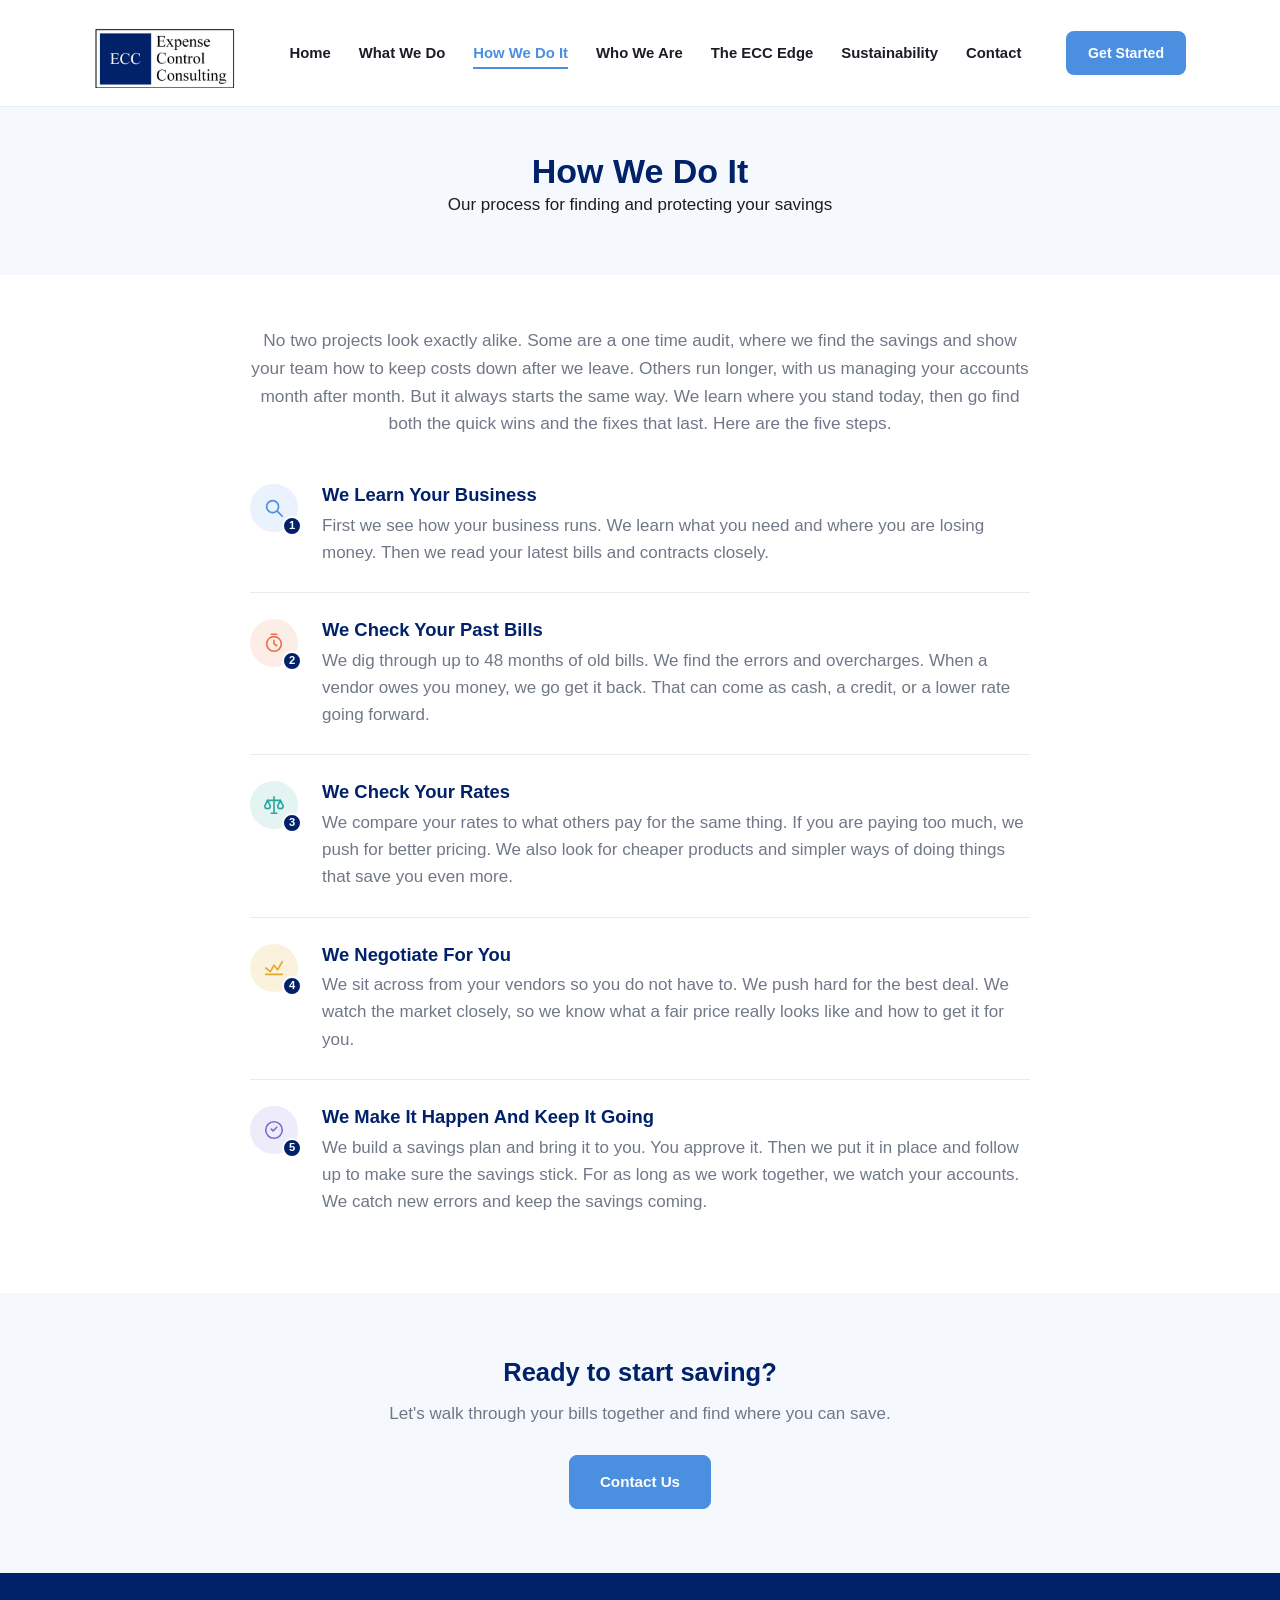
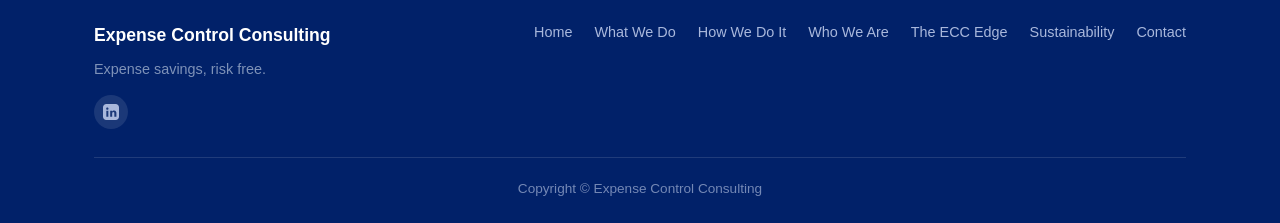
==== how-we-do-it.html @ 9d03f3e5 "Add files via upload" ====
<!--
  HOW WE DO IT PAGE (how-we-do-it.html)
  Shows the 5 step process. To add, remove, or reorder a step, copy
  or delete one whole "process-step" block and update the step-num.
-->
<!DOCTYPE html>
<html lang="en">
<head>
<meta charset="UTF-8">
<meta name="viewport" content="width=device-width, initial-scale=1.0">
<title>How We Do It | Expense Control Consulting</title>
<meta name="description" content="Our process can run up to 5 steps, from a bill audit to ongoing contract management, depending on what your business needs.">
<link rel="stylesheet" href="css/style.css">

<!-- Google tag (gtag.js) -->
<script async src="https://www.googletagmanager.com/gtag/js?id=G-RTKHVCG90G"></script>
<script>
  window.dataLayer = window.dataLayer || [];
  function gtag(){dataLayer.push(arguments);}
  gtag('js', new Date());
  gtag('config', 'G-RTKHVCG90G');
</script>
<!-- Microsoft Clarity -->
<script type="text/javascript">
  (function(c,l,a,r,i,t,y){
    c[a]=c[a]||function(){(c[a].q=c[a].q||[]).push(arguments)};
    t=l.createElement(r);t.async=1;t.src="https://www.clarity.ms/tag/"+i;
    y=l.getElementsByTagName(r)[0];y.parentNode.insertBefore(t,y);
  })(window, document, "clarity", "script", "xa82pijym0");
</script>

</head>
<body>

<!-- ============ HEADER / NAV — same block on every page ============ -->
<header class="site-header">
  <div class="header-inner">
    <a href="index.html" class="logo">
      <img src="images/logo-full.png" alt="Expense Control Consulting" class="logo-full-img" width="151" height="70">
    </a>
    <button class="nav-toggle" aria-label="Open menu">
      <span></span><span></span><span></span>
    </button>
    <nav class="main-nav">
      <ul>
        <li><a href="index.html">Home</a></li>
        <li><a href="what-we-do.html">What We Do</a></li>
        <li><a href="how-we-do-it.html">How We Do It</a></li>
        <li><a href="who-we-are.html">Who We Are</a></li>
        <li><a href="the-ecc-edge.html">The ECC Edge</a></li>
        <li><a href="sustainability.html">Sustainability</a></li>
        <li><a href="contact.html">Contact</a></li>
      </ul>
    </nav>
    <a href="contact.html" class="header-cta">Get Started</a>
  </div>
</header>

<!-- ============ PAGE TITLE BAND ============ -->
<div class="page-header">
  <div class="container">
    <h1>How We Do It</h1>
    <p>Our process for finding and protecting your savings</p>
  </div>
</div>

<!--
  ============ PROCESS STEPS ============
  Each "process-step" is one numbered row. step-num is just the
  number shown in the circle, it does not have to match the order
  in the file, but it is clearer if it does.
-->
<section>
  <div class="container">
    <p class="intro-text" style="max-width:780px;">No two projects look exactly alike. Some are a one time audit, where we find the savings and show your team how to keep costs down after we leave. Others run longer, with us managing your accounts month after month. But it always starts the same way. We learn where you stand today, then go find both the quick wins and the fixes that last. Here are the five steps.</p>

    <div class="process-list" style="max-width:780px; margin:0 auto;">
      <div class="process-step">
        <div class="step-num">
          <svg width="22" height="22" viewBox="0 0 24 24" fill="none" stroke="currentColor" stroke-width="1.8" stroke-linecap="round" stroke-linejoin="round"><circle cx="10.5" cy="10.5" r="6.5"/><path d="M15.5 15.5L21 21"/></svg>
          <div class="step-num-badge">1</div>
        </div>
        <div class="step-content">
          <h3>We Learn Your Business</h3>
          <p>First we see how your business runs. We learn what you need and where you are losing money. Then we read your latest bills and contracts closely.</p>
        </div>
      </div>

      <div class="process-step">
        <div class="step-num accent-coral">
          <svg width="22" height="22" viewBox="0 0 24 24" fill="none" stroke="currentColor" stroke-width="1.8" stroke-linecap="round" stroke-linejoin="round"><circle cx="12" cy="13" r="8"/><path d="M12 9v4l3 2"/><path d="M9 2.5h6"/></svg>
          <div class="step-num-badge">2</div>
        </div>
        <div class="step-content">
          <h3>We Check Your Past Bills</h3>
          <p>We dig through up to 48 months of old bills. We find the errors and overcharges. When a vendor owes you money, we go get it back. That can come as cash, a credit, or a lower rate going forward.</p>
        </div>
      </div>

      <div class="process-step">
        <div class="step-num accent-teal">
          <svg width="22" height="22" viewBox="0 0 24 24" fill="none" stroke="currentColor" stroke-width="1.8" stroke-linecap="round" stroke-linejoin="round"><path d="M12 3v18"/><path d="M5 7l-3 6a3 3 0 0 0 6 0L5 7z"/><path d="M19 7l-3 6a3 3 0 0 0 6 0l-3-6z"/><path d="M5 7h14"/><path d="M9 21h6"/></svg>
          <div class="step-num-badge">3</div>
        </div>
        <div class="step-content">
          <h3>We Check Your Rates</h3>
          <p>We compare your rates to what others pay for the same thing. If you are paying too much, we push for better pricing. We also look for cheaper products and simpler ways of doing things that save you even more.</p>
        </div>
      </div>

      <div class="process-step">
        <div class="step-num accent-amber">
          <svg width="22" height="22" viewBox="0 0 24 24" fill="none" stroke="currentColor" stroke-width="1.8" stroke-linecap="round" stroke-linejoin="round"><path d="M3 12l5 4 4-7 4 5 5-9"/><path d="M3 19h18"/></svg>
          <div class="step-num-badge">4</div>
        </div>
        <div class="step-content">
          <h3>We Negotiate For You</h3>
          <p>We sit across from your vendors so you do not have to. We push hard for the best deal. We watch the market closely, so we know what a fair price really looks like and how to get it for you.</p>
        </div>
      </div>

      <div class="process-step">
        <div class="step-num accent-purple">
          <svg width="22" height="22" viewBox="0 0 24 24" fill="none" stroke="currentColor" stroke-width="1.8" stroke-linecap="round" stroke-linejoin="round"><path d="M9 11l2 2 4-4"/><circle cx="12" cy="12" r="9"/></svg>
          <div class="step-num-badge">5</div>
        </div>
        <div class="step-content">
          <h3>We Make It Happen And Keep It Going</h3>
          <p>We build a savings plan and bring it to you. You approve it. Then we put it in place and follow up to make sure the savings stick. For as long as we work together, we watch your accounts. We catch new errors and keep the savings coming.</p>
        </div>
      </div>
    </div>
  </div>
</section>

<!-- ============ CTA BAND ============ -->
<section class="cta-band">
  <div class="container">
    <h2>Ready to start saving?</h2>
    <p>Let's walk through your bills together and find where you can save.</p>
    <a href="contact.html" class="btn btn-primary">Contact Us</a>
  </div>
</section>

<!-- ============ FOOTER — same block on every page, LinkedIn icon lives here ============ -->
<footer class="site-footer">
  <div class="container">
    <div class="footer-top">
      <div>
        <div class="footer-logo">Expense Control Consulting</div>
        <p style="color:#7E92B8; max-width:320px; margin:0 0 14px;">Expense savings, risk free.</p>
        <!-- LinkedIn icon: change the href below to update the link -->
        <a href="https://www.linkedin.com/company/expense-control-consulting" target="_blank" rel="noopener" aria-label="ECC on LinkedIn" style="display:inline-flex; align-items:center; justify-content:center; width:34px; height:34px; border-radius:50%; background:rgba(255,255,255,0.1); color:#A9B8DC;">
          <svg width="16" height="16" viewBox="0 0 24 24" fill="currentColor"><path d="M19 0h-14c-2.76 0-5 2.24-5 5v14c0 2.76 2.24 5 5 5h14c2.76 0 5-2.24 5-5v-14c0-2.76-2.24-5-5-5zm-11 19h-3v-9h3v9zm-1.5-10.28c-.97 0-1.75-.79-1.75-1.75s.78-1.75 1.75-1.75 1.75.79 1.75 1.75-.78 1.75-1.75 1.75zm13.5 10.28h-3v-4.5c0-1.07-.02-2.45-1.5-2.45s-1.73 1.17-1.73 2.37v4.58h-3v-9h2.88v1.23h.04c.4-.76 1.38-1.56 2.84-1.56 3.04 0 3.6 2 3.6 4.59v4.74z"/></svg>
        </a>
      </div>
      <nav class="footer-nav">
        <ul>
          <li><a href="index.html">Home</a></li>
          <li><a href="what-we-do.html">What We Do</a></li>
          <li><a href="how-we-do-it.html">How We Do It</a></li>
          <li><a href="who-we-are.html">Who We Are</a></li>
          <li><a href="the-ecc-edge.html">The ECC Edge</a></li>
          <li><a href="sustainability.html">Sustainability</a></li>
          <li><a href="contact.html">Contact</a></li>
        </ul>
      </nav>
    </div>
    <div class="footer-bottom">
      Copyright &copy; Expense Control Consulting
    </div>
  </div>
</footer>

<script src="js/main.js"></script>
</body>
</html>
---- css/style.css ----
/* ============================================
   Expense Control Consulting — Main Stylesheet
   Light, bright, simple. Navy for text/structure,
   light blue as the main accent, gold rare highlight.

   QUICK EDITING GUIDE
   - All colors are set once below in :root. Change a value there
     and it updates everywhere on the site that uses it.
   - Section comments like "============ Header / Nav ============"
     mark where each part of the site's look is controlled.
   - .card-with-image is the style used for the photo cards on the
     What We Do page (square photo box on the left).
   - .theme-green is only applied on sustainability.html, via a
     class on the <body> tag in that file.
   ============================================ */

@font-face {
  font-family: 'Aptos';
  src: local('Aptos');
}

:root {
  /* Color tokens */
  --color-navy: #012169;
  --color-blue: #4A8FE0;
  --color-blue-light: #EAF2FD;
  --color-blue-pale: #F5F9FE;
  --color-gold: #B1997B;
  --color-gold-light: #F3EEE6;
  --color-green: #3E8E5A;
  --color-green-light: #EAF6EE;
  /* Accent colors for variety, used on icons and highlights */
  --color-coral: #E8734A;
  --color-coral-light: #FCEDE7;
  --color-teal: #2BA8A0;
  --color-teal-light: #E4F4F3;
  --color-purple: #7A6FD0;
  --color-purple-light: #EEECFA;
  --color-amber: #E0A92E;
  --color-amber-light: #FBF2DD;
  --color-black: #15171C;
  --color-white: #FFFFFF;
  --color-grey-50: #FAFBFC;
  --color-grey-200: #E8ECF2;
  --color-grey-500: #707888;
  --color-text: #1A1D26;

  /* Type scale */
  --font-display: 'Aptos Display', 'Aptos', 'Segoe UI', Arial, sans-serif;
  --font-body: 'Aptos', 'Segoe UI', Arial, sans-serif;

  /* Layout */
  --max-width: 1140px;
  --radius: 8px;
}

* {
  box-sizing: border-box;
}

html {
  scroll-behavior: smooth;
}

body {
  margin: 0;
  font-family: var(--font-body);
  color: var(--color-text);
  background: var(--color-white);
  line-height: 1.6;
  font-size: 17px;
}

img {
  max-width: 100%;
  display: block;
}

a {
  color: var(--color-blue);
  text-decoration: none;
}

h1, h2, h3, h4 {
  font-family: var(--font-display);
  color: var(--color-navy);
  line-height: 1.18;
  margin: 0 0 0.5em 0;
  font-weight: 700;
}

p {
  margin: 0 0 1em 0;
}

.container {
  max-width: var(--max-width);
  margin: 0 auto;
  padding: 0 24px;
}

/* ============ Header / Nav ============ */
.site-header {
  position: sticky;
  top: 0;
  z-index: 100;
  background: rgba(255,255,255,0.96);
  backdrop-filter: blur(6px);
  border-bottom: 1px solid var(--color-grey-200);
}

.header-inner {
  max-width: var(--max-width);
  margin: 0 auto;
  padding: 18px 24px;
  display: flex;
  align-items: center;
  justify-content: space-between;
  gap: 24px;
}

.logo {
  display: flex;
  align-items: center;
  flex-shrink: 0;
}

.logo-full-img {
  height: 70px;
  width: auto;
  display: block;
}

.nav-toggle {
  display: none;
  background: none;
  border: none;
  cursor: pointer;
  padding: 8px;
}

.nav-toggle span {
  display: block;
  width: 24px;
  height: 2px;
  background: var(--color-navy);
  margin: 5px 0;
}

.main-nav ul {
  list-style: none;
  display: flex;
  gap: 28px;
  margin: 0;
  padding: 0;
}

.main-nav a {
  color: var(--color-text);
  font-weight: 600;
  font-size: 0.93rem;
  padding: 6px 0;
  border-bottom: 2px solid transparent;
  transition: border-color 0.2s ease, color 0.2s ease;
}

.main-nav a:hover,
.main-nav a.active {
  color: var(--color-blue);
  border-bottom-color: var(--color-blue);
}

.header-cta {
  background: var(--color-blue);
  color: var(--color-white) !important;
  padding: 11px 22px;
  border-radius: var(--radius);
  font-weight: 600;
  font-size: 0.88rem;
  white-space: nowrap;
}

.header-cta:hover {
  background: var(--color-navy);
}

/* ============ Hero ============ */
.hero {
  padding: 68px 0 56px;
  text-align: center;
  background: linear-gradient(180deg, var(--color-blue-pale) 0%, var(--color-white) 100%);
}

.hero-eyebrow {
  display: inline-flex;
  align-items: center;
  gap: 10px;
  color: var(--color-blue);
  font-weight: 700;
  font-size: 0.82rem;
  letter-spacing: 0.1em;
  text-transform: uppercase;
  margin-bottom: 18px;
}

.hero h1 {
  font-size: clamp(2.4rem, 5vw, 3.8rem);
  max-width: 760px;
  margin-left: auto;
  margin-right: auto;
}

.hero p.lead {
  font-size: 1.15rem;
  color: var(--color-grey-500);
  max-width: 600px;
  margin: 18px auto 34px;
}

.hero-actions {
  display: flex;
  gap: 14px;
  justify-content: center;
  flex-wrap: wrap;
}

/* ============ Buttons ============ */
.btn {
  display: inline-block;
  padding: 14px 30px;
  border-radius: var(--radius);
  font-weight: 700;
  font-size: 0.95rem;
  border: 1.5px solid transparent;
  cursor: pointer;
  transition: all 0.2s ease;
}

.btn-primary {
  background: var(--color-blue);
  color: var(--color-white);
  border-color: var(--color-blue);
}

.btn-primary:hover {
  background: var(--color-navy);
  border-color: var(--color-navy);
  transform: translateY(-2px);
  box-shadow: 0 8px 18px rgba(1, 33, 105, 0.22);
}

.btn-outline {
  background: transparent;
  color: var(--color-navy);
  border-color: var(--color-grey-200);
}

.btn-outline:hover {
  border-color: var(--color-blue);
  color: var(--color-blue);
  transform: translateY(-2px);
}

/* ============ Sections ============ */
section {
  padding: 52px 0;
}

.section-alt {
  background: var(--color-blue-pale);
}

.section-header {
  text-align: center;
  max-width: 700px;
  margin: 0 auto 36px;
}

.section-eyebrow {
  color: var(--color-blue);
  font-weight: 700;
  font-size: 0.82rem;
  letter-spacing: 0.1em;
  text-transform: uppercase;
  display: block;
  margin-bottom: 10px;
}

/* ============ Intro Text Blocks (centered) ============ */
.intro-text {
  max-width: 700px;
  margin: 0 auto 20px;
  text-align: center;
  font-size: 1.08rem;
  color: var(--color-grey-500);
}

/* ============ Cards / Services Grid ============ */
.grid {
  display: grid;
  gap: 24px;
}

.grid-2 {
  grid-template-columns: repeat(2, 1fr);
}

.grid-4 {
  grid-template-columns: repeat(4, 1fr);
}

.card {
  background: var(--color-white);
  border: 1px solid var(--color-grey-200);
  border-radius: var(--radius);
  padding: 30px;
  transition: transform 0.2s ease, box-shadow 0.2s ease, border-color 0.2s ease;
}

.card:hover {
  transform: translateY(-5px) scale(1.02);
  box-shadow: 0 12px 28px rgba(1, 33, 105, 0.12);
  border-color: transparent;
}

.card-icon {
  width: 42px;
  height: 42px;
  border-radius: 50%;
  background: var(--color-blue-light);
  display: flex;
  align-items: center;
  justify-content: center;
  margin-bottom: 16px;
  transition: transform 0.2s ease;
}

.card:hover .card-icon {
  transform: scale(1.12);
}

/* Card variant with a square photo on the left, inset with padding */
.card-with-image {
  display: flex;
  align-items: center;
  padding: 20px;
  gap: 24px;
}

.card-with-image .card-img {
  flex: 0 0 170px;
  width: 170px;
  height: 170px;
  padding: 14px;
  background-color: var(--color-blue-light);
  border-radius: 14px;
  box-sizing: border-box;
}

.card-with-image .card-img-inner {
  width: 100%;
  height: 100%;
  border-radius: 8px;
  overflow: hidden;
}

.card-with-image .card-img-inner img {
  width: 100%;
  height: 100%;
  object-fit: cover;
  display: block;
  transition: transform 0.3s ease;
}

.card-with-image:hover .card-img-inner img {
  transform: scale(1.08);
}

.card-with-image .card-body {
  flex: 1;
  padding: 0;
}

.card-with-image h3 {
  font-size: 1.15rem;
  margin-bottom: 8px;
}

.card-with-image p {
  margin: 0;
  color: var(--color-grey-500);
}

.card ul {
  margin: 14px 0 0;
  padding-left: 18px;
  color: var(--color-grey-500);
}

.card ul li {
  margin-bottom: 4px;
}

/* ============ Stats Bar ============ */
.stats-bar {
  display: grid;
  grid-template-columns: repeat(3, 1fr);
  gap: 24px;
  background: var(--color-blue-pale);
  border-radius: var(--radius);
  padding: 44px 40px;
  text-align: center;
}

.stats-bar .stat-icon {
  height: 80px;
  margin: 0 auto 12px;
  display: flex;
  align-items: center;
  justify-content: center;
}

.stats-bar .stat-num {
  font-family: var(--font-display);
  font-size: 2.3rem;
  font-weight: 700;
  color: var(--color-blue);
}

.stats-bar .stat-label {
  color: var(--color-grey-500);
  font-size: 0.9rem;
}

/* ============ Process Steps ============ */
.process-step {
  display: flex;
  gap: 24px;
  padding: 26px 0;
  border-bottom: 1px solid var(--color-grey-200);
}

.process-step:last-child {
  border-bottom: none;
}

.process-step .step-num {
  transition: transform 0.2s ease, background 0.2s ease, color 0.2s ease;
}

.process-step:hover .step-num {
  transform: scale(1.1);
  background: var(--color-blue);
  color: var(--color-white);
}

/* Accent colors per step, override the default blue */
.step-num.accent-coral { background: var(--color-coral-light); color: var(--color-coral); }
.process-step:hover .step-num.accent-coral { background: var(--color-coral); color: var(--color-white); }
.step-num.accent-teal { background: var(--color-teal-light); color: var(--color-teal); }
.process-step:hover .step-num.accent-teal { background: var(--color-teal); color: var(--color-white); }
.step-num.accent-amber { background: var(--color-amber-light); color: var(--color-amber); }
.process-step:hover .step-num.accent-amber { background: var(--color-amber); color: var(--color-white); }
.step-num.accent-purple { background: var(--color-purple-light); color: var(--color-purple); }
.process-step:hover .step-num.accent-purple { background: var(--color-purple); color: var(--color-white); }

.step-num {
  flex-shrink: 0;
  width: 48px;
  height: 48px;
  border-radius: 50%;
  background: var(--color-blue-light);
  color: var(--color-blue);
  font-family: var(--font-display);
  font-weight: 700;
  display: flex;
  align-items: center;
  justify-content: center;
  font-size: 1.1rem;
  position: relative;
}

.step-num-badge {
  position: absolute;
  bottom: -4px;
  right: -4px;
  width: 20px;
  height: 20px;
  border-radius: 50%;
  background: var(--color-navy);
  color: var(--color-white);
  font-size: 0.7rem;
  font-weight: 700;
  display: flex;
  align-items: center;
  justify-content: center;
  border: 2px solid var(--color-white);
}

.step-content h3 {
  font-size: 1.15rem;
  margin-bottom: 6px;
}

.step-content p {
  color: var(--color-grey-500);
  margin: 0;
}

/* ============ Testimonials ============ */
.testimonial {
  background: var(--color-white);
  border: 1px solid var(--color-grey-200);
  border-radius: var(--radius);
  padding: 30px;
  position: relative;
  transition: transform 0.2s ease, box-shadow 0.2s ease;
}

.testimonial:hover {
  transform: translateY(-4px);
  box-shadow: 0 12px 28px rgba(1, 33, 105, 0.1);
}

.testimonial-icon {
  width: 30px;
  height: 30px;
  margin-bottom: 12px;
  color: var(--color-gold);
  opacity: 0.7;
}

.testimonial-quote {
  color: var(--color-text);
  font-size: 1.02rem;
  margin-bottom: 18px;
}

.testimonial-author {
  font-weight: 700;
  color: var(--color-navy);
  font-size: 0.92rem;
}

.testimonial-role {
  color: var(--color-grey-500);
  font-size: 0.88rem;
}

/* ============ Contact Info Cards ============ */
.contact-info-grid {
  display: grid;
  grid-template-columns: repeat(2, 1fr);
  gap: 20px;
  margin-bottom: 40px;
}

.contact-info-card {
  text-align: center;
  padding: 30px 20px;
  background: var(--color-blue-pale);
  border-radius: var(--radius);
}

.contact-info-icon {
  width: 46px;
  height: 46px;
  border-radius: 50%;
  background: var(--color-white);
  color: var(--color-blue);
  display: flex;
  align-items: center;
  justify-content: center;
  margin: 0 auto 14px;
}

.reveal-btn {
  background: none;
  border: none;
  color: var(--color-blue);
  font-weight: 700;
  cursor: pointer;
  font-size: 0.95rem;
  padding: 0;
  font-family: var(--font-body);
}

.reveal-btn:hover {
  text-decoration: underline;
}

/* ============ CTA Band ============ */
.cta-band {
  background: var(--color-blue-pale);
  text-align: center;
  padding: 64px 0;
}

.cta-band h2 {
  color: var(--color-navy);
}

.cta-band p {
  color: var(--color-grey-500);
  max-width: 520px;
  margin: 0 auto 28px;
}

/* ============ Footer ============ */
.site-footer {
  background: var(--color-navy);
  color: #A9B8DC;
  padding: 48px 0 24px;
  font-size: 0.9rem;
}

.footer-top {
  display: flex;
  justify-content: space-between;
  align-items: flex-start;
  flex-wrap: wrap;
  gap: 32px;
  padding-bottom: 28px;
  border-bottom: 1px solid rgba(255,255,255,0.12);
  margin-bottom: 20px;
}

.footer-logo {
  color: var(--color-white);
  font-family: var(--font-display);
  font-weight: 700;
  font-size: 1.1rem;
  margin-bottom: 8px;
}

.footer-nav ul {
  list-style: none;
  margin: 0;
  padding: 0;
  display: flex;
  gap: 22px;
  flex-wrap: wrap;
}

.footer-nav a {
  color: #A9B8DC;
}

.footer-nav a:hover {
  color: var(--color-white);
}

.footer-bottom {
  text-align: center;
  color: #7488B5;
  font-size: 0.85rem;
}

/* ============ Page Header (non-home pages) ============ */
.page-header {
  background: var(--color-blue-pale);
  padding: 44px 0 40px;
  text-align: center;
}

.page-header h1 {
  margin-bottom: 0;
}

/* ============ Sustainability green theme ============ */
.theme-green .page-header {
  background: var(--color-green-light);
}

.theme-green .section-eyebrow {
  color: var(--color-green);
}

.theme-green .card {
  border-top: 3px solid var(--color-green);
}

.theme-green .intro-text strong {
  color: var(--color-green);
}

/* ============ Responsive ============ */
@media (max-width: 900px) {
  .grid-4 { grid-template-columns: repeat(2, 1fr); }
  .grid-2 { grid-template-columns: 1fr; }
  .stats-bar { grid-template-columns: 1fr; }
}

@media (max-width: 760px) {
  .nav-toggle { display: block; }
  .main-nav {
    position: fixed;
    top: 73px;
    left: 0;
    right: 0;
    background: var(--color-white);
    border-bottom: 1px solid var(--color-grey-200);
    max-height: 0;
    overflow: hidden;
    transition: max-height 0.3s ease;
  }
  .main-nav.open {
    max-height: 400px;
  }
  .main-nav ul {
    flex-direction: column;
    gap: 0;
    padding: 8px 24px 16px;
  }
  .main-nav a {
    display: block;
    padding: 12px 0;
    border-bottom: 1px solid var(--color-grey-200);
  }
  .header-cta { display: none; }
  .grid-4 { grid-template-columns: 1fr; }
  .contact-info-grid { grid-template-columns: 1fr; }
  .footer-top { flex-direction: column; }
  .card-with-image {
    flex-direction: column;
    align-items: flex-start;
  }
  .card-with-image .card-img {
    width: 100%;
    height: 180px;
  }
}
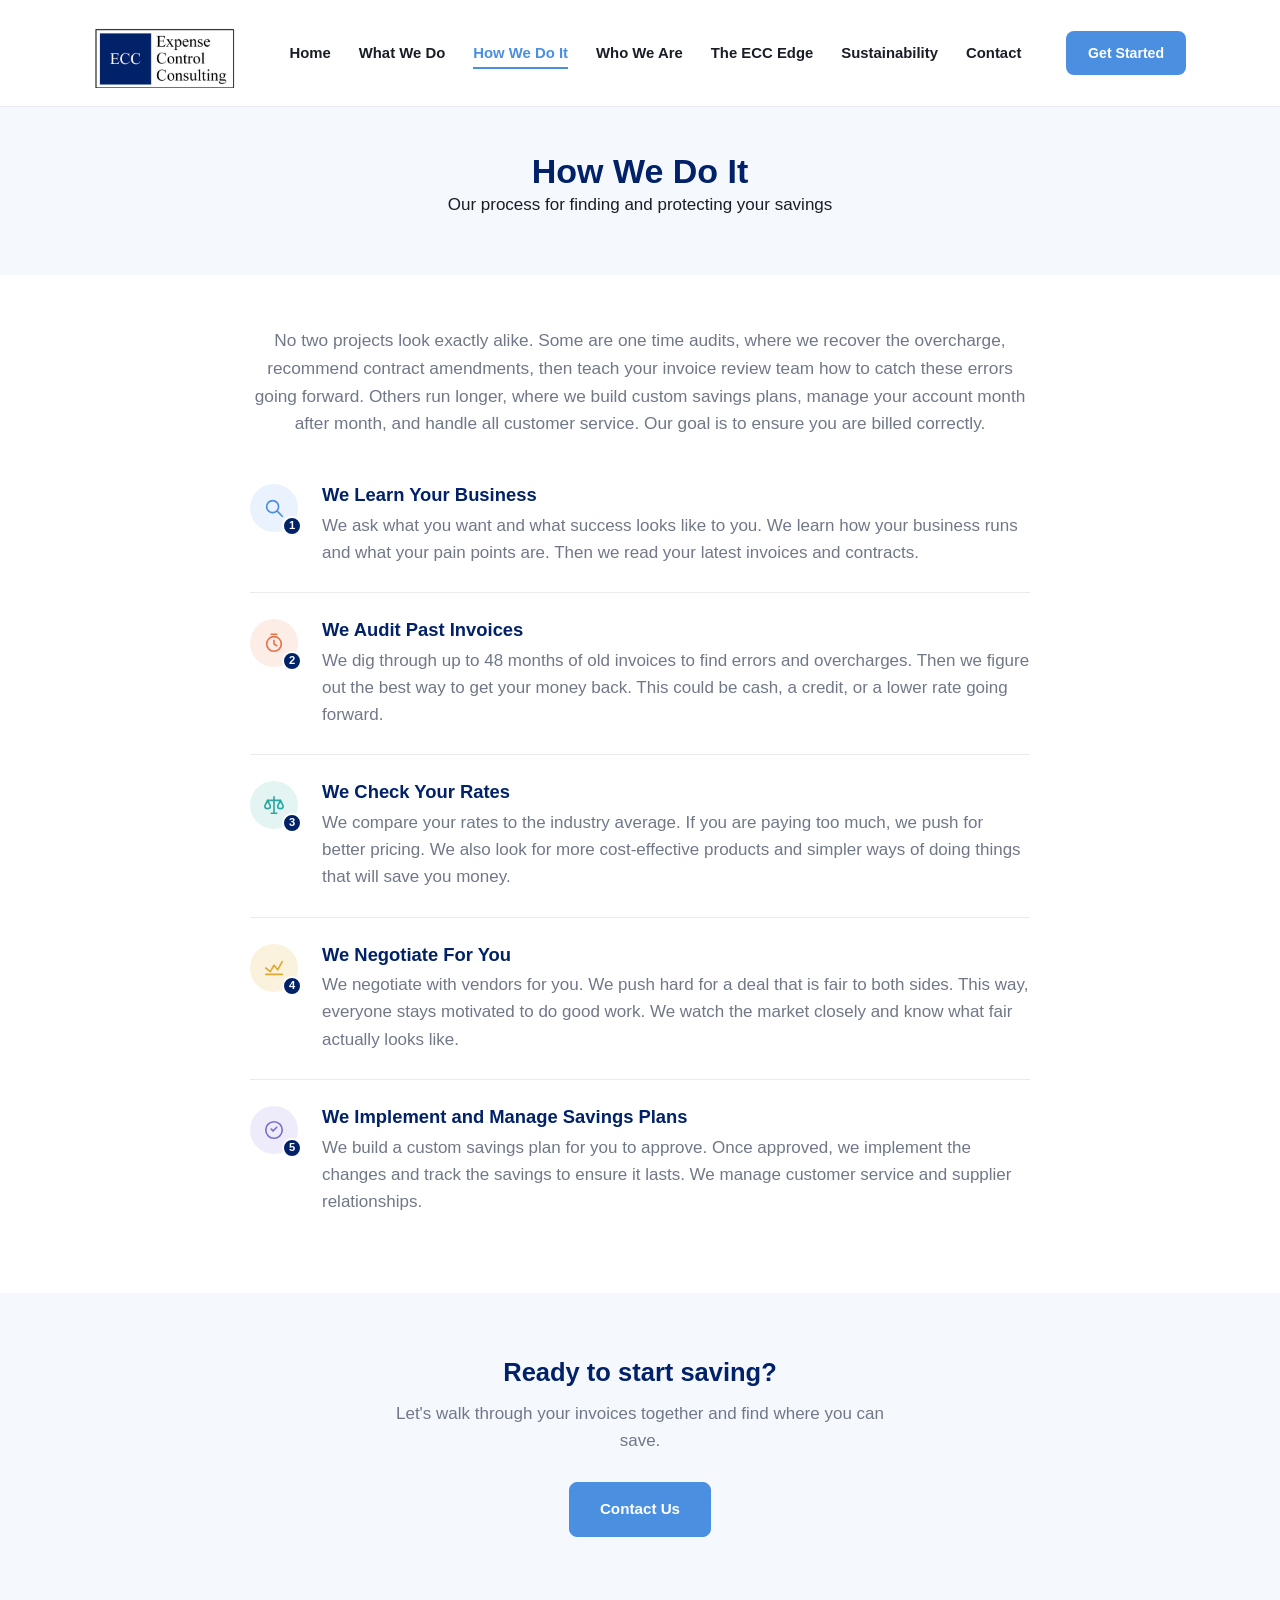
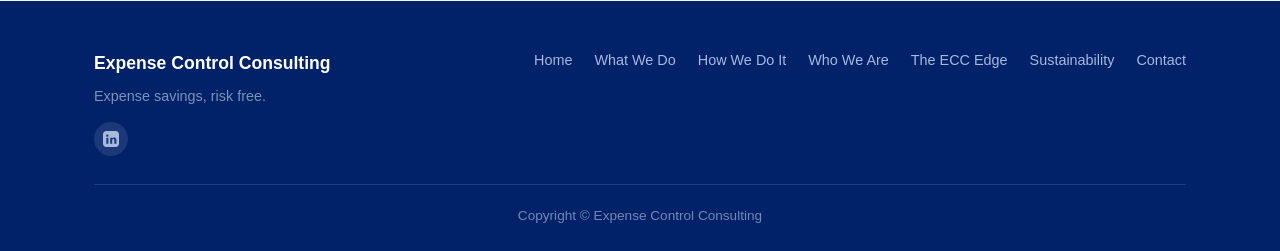
==== commit a9c475d1: "Revise project description and process steps" ====
--- a/how-we-do-it.html
+++ b/how-we-do-it.html
@@ -72,7 +72,7 @@
 -->
 <section>
   <div class="container">
-    <p class="intro-text" style="max-width:780px;">No two projects look exactly alike. Some are a one time audit, where we find the savings and show your team how to keep costs down after we leave. Others run longer, with us managing your accounts month after month. But it always starts the same way. We learn where you stand today, then go find both the quick wins and the fixes that last. Here are the five steps.</p>
+    <p class="intro-text" style="max-width:780px;">No two projects look exactly alike. Some are one time audits, where we recover the overcharge, recommend contract amendments, then teach your invoice review team how to catch these errors going forward. Others run longer, where we build custom savings plans, manage your account month after month, and handle all customer service. Our goal is to ensure you are billed correctly.</p>
 
     <div class="process-list" style="max-width:780px; margin:0 auto;">
       <div class="process-step">
@@ -82,7 +82,7 @@
         </div>
         <div class="step-content">
           <h3>We Learn Your Business</h3>
-          <p>First we see how your business runs. We learn what you need and where you are losing money. Then we read your latest bills and contracts closely.</p>
+          <p>We ask what you want and what success looks like to you. We learn how your business runs and what your pain points are. Then we read your latest invoices and contracts.</p>
         </div>
       </div>
 
@@ -92,8 +92,8 @@
           <div class="step-num-badge">2</div>
         </div>
         <div class="step-content">
-          <h3>We Check Your Past Bills</h3>
-          <p>We dig through up to 48 months of old bills. We find the errors and overcharges. When a vendor owes you money, we go get it back. That can come as cash, a credit, or a lower rate going forward.</p>
+          <h3>We Audit Past Invoices</h3>
+          <p>We dig through up to 48 months of old invoices to find errors and overcharges. Then we figure out the best way to get your money back. This could be cash, a credit, or a lower rate going forward.</p>
         </div>
       </div>
 
@@ -104,7 +104,7 @@
         </div>
         <div class="step-content">
           <h3>We Check Your Rates</h3>
-          <p>We compare your rates to what others pay for the same thing. If you are paying too much, we push for better pricing. We also look for cheaper products and simpler ways of doing things that save you even more.</p>
+          <p>We compare your rates to the industry average. If you are paying too much, we push for better pricing. We also look for more cost-effective products and simpler ways of doing things that will save you money.</p>
         </div>
       </div>
 
@@ -115,7 +115,7 @@
         </div>
         <div class="step-content">
           <h3>We Negotiate For You</h3>
-          <p>We sit across from your vendors so you do not have to. We push hard for the best deal. We watch the market closely, so we know what a fair price really looks like and how to get it for you.</p>
+          <p>We negotiate with vendors for you. We push hard for a deal that is fair to both sides. This way, everyone stays motivated to do good work. We watch the market closely and know what fair actually looks like.</p>
         </div>
       </div>
 
@@ -125,8 +125,8 @@
           <div class="step-num-badge">5</div>
         </div>
         <div class="step-content">
-          <h3>We Make It Happen And Keep It Going</h3>
-          <p>We build a savings plan and bring it to you. You approve it. Then we put it in place and follow up to make sure the savings stick. For as long as we work together, we watch your accounts. We catch new errors and keep the savings coming.</p>
+          <h3>We Implement and Manage Savings Plans</h3>
+          <p>We build a custom savings plan for you to approve. Once approved, we implement the changes and track the savings to ensure it lasts. We manage customer service and supplier relationships.</p>
         </div>
       </div>
     </div>
@@ -137,7 +137,7 @@
 <section class="cta-band">
   <div class="container">
     <h2>Ready to start saving?</h2>
-    <p>Let's walk through your bills together and find where you can save.</p>
+    <p>Let's walk through your invoices together and find where you can save.</p>
     <a href="contact.html" class="btn btn-primary">Contact Us</a>
   </div>
 </section>
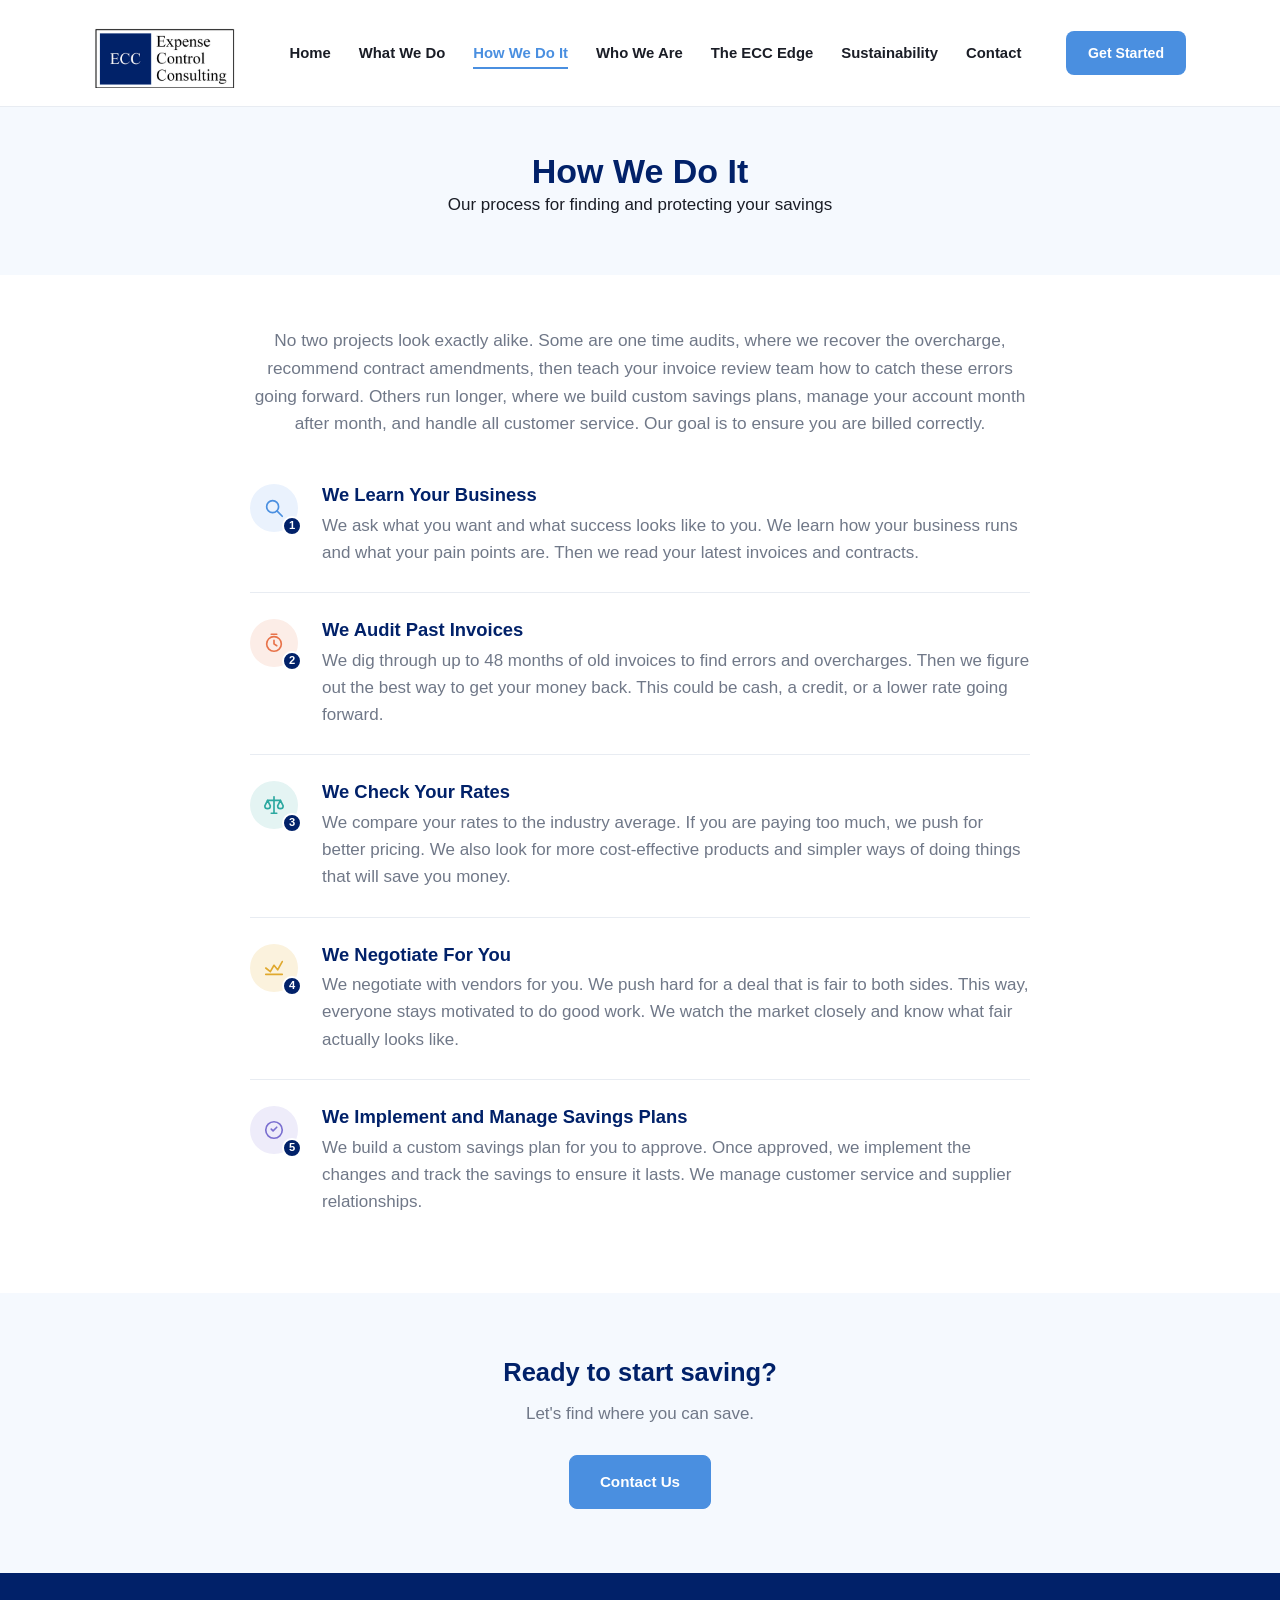
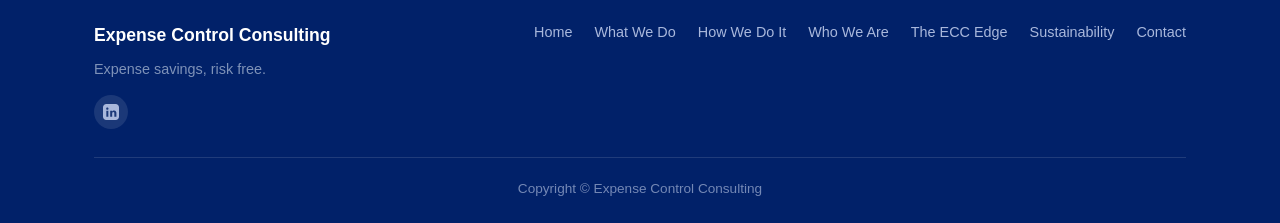
==== commit b7f08a5f: "Simplify CTA text for saving guidance" ====
--- a/how-we-do-it.html
+++ b/how-we-do-it.html
@@ -137,7 +137,7 @@
 <section class="cta-band">
   <div class="container">
     <h2>Ready to start saving?</h2>
-    <p>Let's walk through your invoices together and find where you can save.</p>
+    <p>Let's find where you can save.</p>
     <a href="contact.html" class="btn btn-primary">Contact Us</a>
   </div>
 </section>
